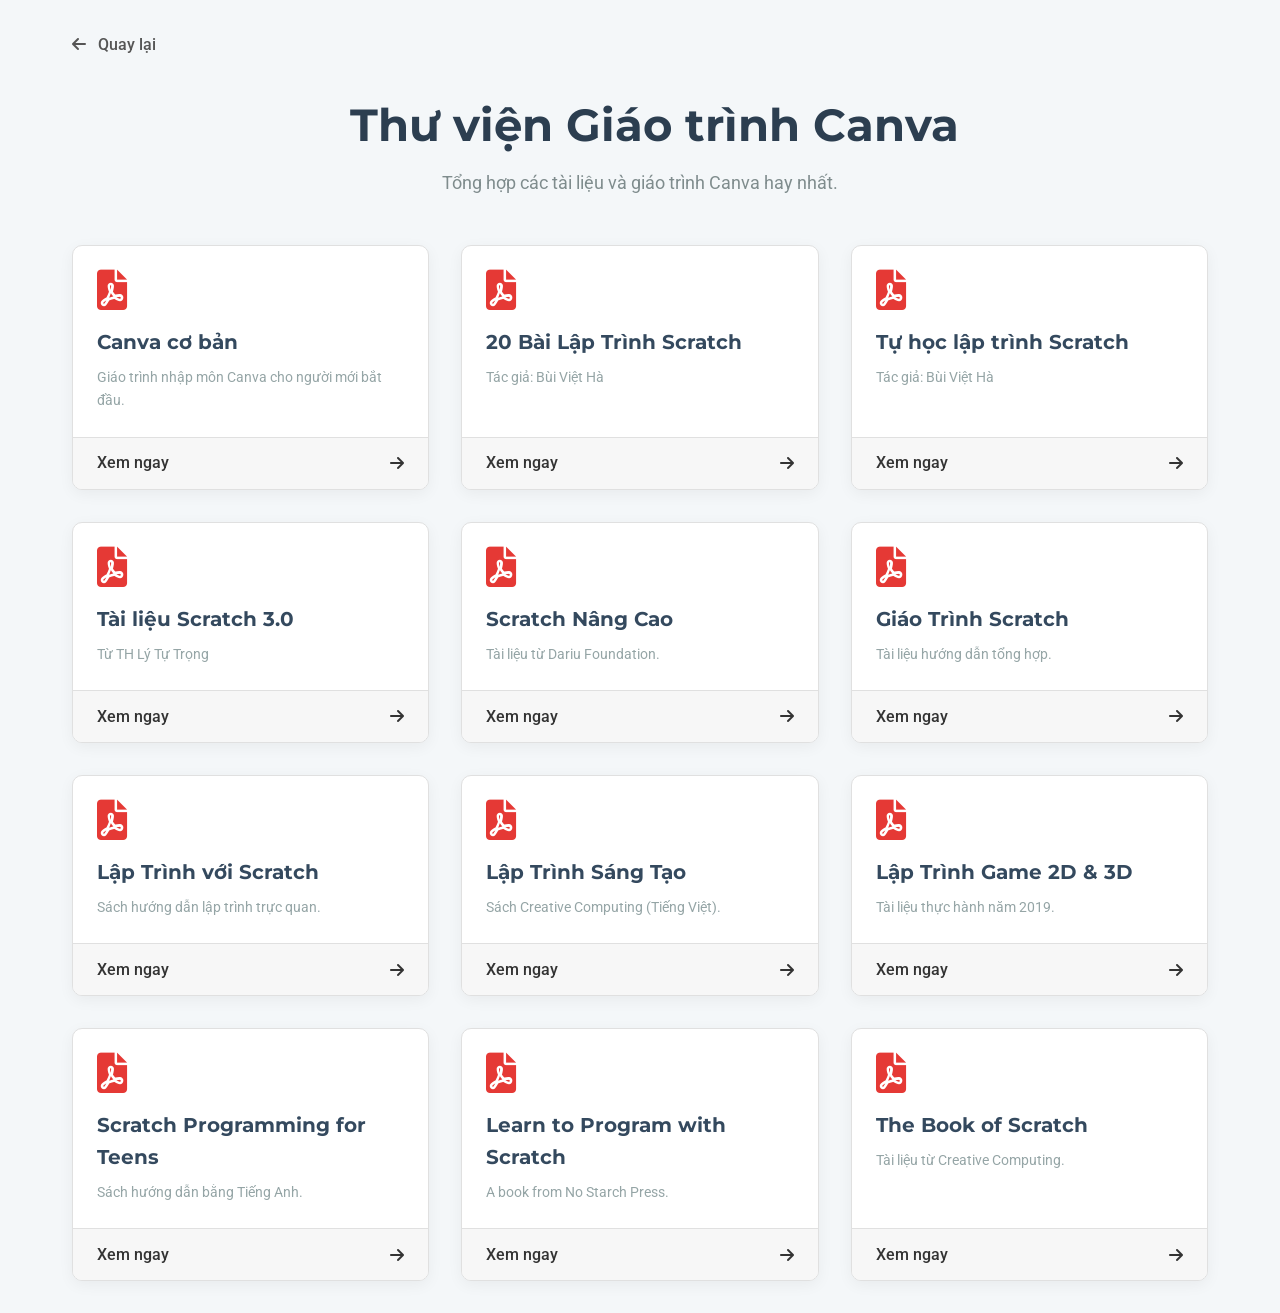
==== canva/index.html @ 740cdb94 "update o day" ====
<!DOCTYPE html>
<html lang="vi">
<head>
    <meta charset="UTF-8">
    <meta name="viewport" content="width=device-width, initial-scale=1.0">
    <title>Học Canva</title>
    
    <link rel="icon" href="../favicon.png" type="image/png">
    
    <link rel="stylesheet" href="style.css">
    
    <link rel="preconnect" href="https://fonts.googleapis.com">
    <link rel="preconnect" href="https://fonts.gstatic.com" crossorigin>
    <link href="https://fonts.googleapis.com/css2?family=Montserrat:wght@700&family=Roboto:wght@400;500&display=swap" rel="stylesheet">
    
    <link rel="stylesheet" href="https://cdnjs.cloudflare.com/ajax/libs/font-awesome/6.0.0/css/all.min.css">
</head>
<body>

    <div class="container">
        <a href="javascript:history.back()" class="back-button">
            <i class="fas fa-arrow-left"></i> Quay lại
        </a>

        <header class="main-header">
            <h1><i class="fa-solid fa-book-bookmark"></i> Thư viện Giáo trình Canva</h1>
            <p>Tổng hợp các tài liệu và giáo trình Canva hay nhất.</p>
        </header>

        <div class="document-grid">

            <a href="https://drive.google.com/file/d/1a29w4NAlh2I7jXOkT0Yxuk0H18OzvoZ0/view" target="_blank" class="doc-card">
                <div class="doc-card-content">
                    <i class="fas fa-file-pdf pdf-icon"></i>
                    <h2 class="doc-title">Canva cơ bản</h2>
                    <p class="doc-subtitle">Giáo trình nhập môn Canva cho người mới bắt đầu.</p>
                </div>
                <div class="doc-card-footer"><span>Xem ngay</span><i class="fas fa-arrow-right"></i></div>
            </a>

            <a href="pdfs/20 bai lap trinh Scratch - Bùi Việt Hà.pdf" target="_blank" class="doc-card">
                <div class="doc-card-content">
                    <i class="fas fa-file-pdf pdf-icon"></i>
                    <h2 class="doc-title">20 Bài Lập Trình Scratch</h2>
                    <p class="doc-subtitle">Tác giả: Bùi Việt Hà</p>
                </div>
                <div class="doc-card-footer"><span>Xem ngay</span><i class="fas fa-arrow-right"></i></div>
            </a>

            <a href="pdfs/tu hoc lap trinh Scratch - Bui Viet  Ha.pdf" target="_blank" class="doc-card">
                <div class="doc-card-content">
                    <i class="fas fa-file-pdf pdf-icon"></i>
                    <h2 class="doc-title">Tự học lập trình Scratch</h2>
                    <p class="doc-subtitle">Tác giả: Bùi Việt Hà</p>
                </div>
                <div class="doc-card-footer"><span>Xem ngay</span><i class="fas fa-arrow-right"></i></div>
            </a>

            <a href="pdfs/thlytutrong_592233_tai_lieu_scratch_30_31102.pdf" target="_blank" class="doc-card">
                <div class="doc-card-content">
                    <i class="fas fa-file-pdf pdf-icon"></i>
                    <h2 class="doc-title">Tài liệu Scratch 3.0</h2>
                    <p class="doc-subtitle">Từ TH Lý Tự Trọng</p>
                </div>
                <div class="doc-card-footer"><span>Xem ngay</span><i class="fas fa-arrow-right"></i></div>
            </a>

            <a href="pdfs/scratch-nang-cao- Dariu Foundation.pdf" target="_blank" class="doc-card">
                <div class="doc-card-content">
                    <i class="fas fa-file-pdf pdf-icon"></i>
                    <h2 class="doc-title">Scratch Nâng Cao</h2>
                    <p class="doc-subtitle">Tài liệu từ Dariu Foundation.</p>
                </div>
                <div class="doc-card-footer"><span>Xem ngay</span><i class="fas fa-arrow-right"></i></div>
            </a>

            <a href="pdfs/Giao-Trinh-Scratch.pdf" target="_blank" class="doc-card">
                <div class="doc-card-content">
                    <i class="fas fa-file-pdf pdf-icon"></i>
                    <h2 class="doc-title">Giáo Trình Scratch</h2>
                    <p class="doc-subtitle">Tài liệu hướng dẫn tổng hợp.</p>
                </div>
                <div class="doc-card-footer"><span>Xem ngay</span><i class="fas fa-arrow-right"></i></div>
            </a>

            <a href="pdfs/Lập tình với Scratch.pdf" target="_blank" class="doc-card">
                <div class="doc-card-content">
                    <i class="fas fa-file-pdf pdf-icon"></i>
                    <h2 class="doc-title">Lập Trình với Scratch</h2>
                    <p class="doc-subtitle">Sách hướng dẫn lập trình trực quan.</p>
                </div>
                <div class="doc-card-footer"><span>Xem ngay</span><i class="fas fa-arrow-right"></i></div>
            </a>

            <a href="pdfs/Creative Computing Textbook - vn.pdf" target="_blank" class="doc-card">
                <div class="doc-card-content">
                    <i class="fas fa-file-pdf pdf-icon"></i>
                    <h2 class="doc-title">Lập Trình Sáng Tạo</h2>
                    <p class="doc-subtitle">Sách Creative Computing (Tiếng Việt).</p>
                </div>
                <div class="doc-card-footer"><span>Xem ngay</span><i class="fas fa-arrow-right"></i></div>
            </a>
            
            <a href="pdfs/Lap-trinh-2D-3D_2019.pdf" target="_blank" class="doc-card">
                <div class="doc-card-content">
                    <i class="fas fa-file-pdf pdf-icon"></i>
                    <h2 class="doc-title">Lập Trình Game 2D & 3D</h2>
                    <p class="doc-subtitle">Tài liệu thực hành năm 2019.</p>
                </div>
                <div class="doc-card-footer"><span>Xem ngay</span><i class="fas fa-arrow-right"></i></div>
            </a>

            <a href="pdfs/Scratch Programming for Teens.pdf" target="_blank" class="doc-card">
                <div class="doc-card-content">
                    <i class="fas fa-file-pdf pdf-icon"></i>
                    <h2 class="doc-title">Scratch Programming for Teens</h2>
                    <p class="doc-subtitle">Sách hướng dẫn bằng Tiếng Anh.</p>
                </div>
                <div class="doc-card-footer"><span>Xem ngay</span><i class="fas fa-arrow-right"></i></div>
            </a>

            <a href="pdfs/learn_to_program_with_scratch.pdf" target="_blank" class="doc-card">
                <div class="doc-card-content">
                    <i class="fas fa-file-pdf pdf-icon"></i>
                    <h2 class="doc-title">Learn to Program with Scratch</h2>
                    <p class="doc-subtitle">A book from No Starch Press.</p>
                </div>
                <div class="doc-card-footer"><span>Xem ngay</span><i class="fas fa-arrow-right"></i></div>
            </a>
            
            <a href="pdfs/CC_Book_of_Scratch_v1.pdf" target="_blank" class="doc-card">
                <div class="doc-card-content">
                    <i class="fas fa-file-pdf pdf-icon"></i>
                    <h2 class="doc-title">The Book of Scratch</h2>
                    <p class="doc-subtitle">Tài liệu từ Creative Computing.</p>
                </div>
                <div class="doc-card-footer"><span>Xem ngay</span><i class="fas fa-arrow-right"></i></div>
            </a>

        </div>
    </div>

</body>
</html>
---- canva/style.css ----
/* --- Cài đặt chung --- */
* {
    margin: 0;
    padding: 0;
    box-sizing: border-box;
}

body {
    font-family: 'Roboto', sans-serif;
    background-color: #f4f7f9;
    color: #444;
    line-height: 1.6;
}

.container {
    max-width: 1200px;
    margin: 0 auto;
    padding: 2rem;
}

/* --- Nút quay lại & Tiêu đề --- */
.back-button {
    display: inline-block;
    margin-bottom: 2rem;
    color: #555;
    text-decoration: none;
    font-weight: 500;
    transition: color 0.3s ease;
}

.back-button:hover {
    color: #F9A825;
}

.back-button i {
    margin-right: 0.5rem;
}

.main-header {
    text-align: center;
    margin-bottom: 3rem;
}

.main-header h1 {
    font-family: 'Montserrat', sans-serif;
    font-size: 2.8rem;
    color: #2c3e50;
    margin-bottom: 0.5rem;
}

.main-header h1 i {
    color: #F9A825; /* Scratch Orange Color */
    margin-right: 1rem;
}

.main-header p {
    font-size: 1.1rem;
    color: #7f8c8d;
}

/* --- Lưới tài liệu --- */
.document-grid {
    display: grid;
    grid-template-columns: repeat(auto-fit, minmax(280px, 1fr));
    gap: 2rem;
}

/* --- Thẻ tài liệu --- */
.doc-card {
    background-color: #ffffff;
    border-radius: 10px;
    box-shadow: 0 4px 15px rgba(0, 0, 0, 0.05);
    text-decoration: none;
    color: inherit;
    display: flex;
    flex-direction: column;
    overflow: hidden;
    transition: transform 0.3s ease, box-shadow 0.3s ease;
    border: 1px solid #e0e0e0;
}

.doc-card:hover {
    transform: translateY(-8px);
    box-shadow: 0 10px 25px rgba(0, 0, 0, 0.1);
}

.doc-card-content {
    padding: 1.5rem;
    flex-grow: 1; /* Đẩy footer xuống dưới */
}

.pdf-icon {
    font-size: 2.5rem;
    color: #E53935; /* PDF Red Color */
    margin-bottom: 1rem;
}

.doc-title {
    font-family: 'Montserrat', sans-serif;
    font-size: 1.25rem;
    color: #34495e;
    margin-bottom: 0.5rem;
}

.doc-subtitle {
    font-size: 0.9rem;
    color: #95a5a6;
}

.doc-card-footer {
    background-color: #f7f7f7;
    border-top: 1px solid #e0e0e0;
    color: #333;
    font-weight: 500;
    padding: 0.8rem 1.5rem;
    display: flex;
    justify-content: space-between;
    align-items: center;
    transition: all 0.3s ease;
}

.doc-card:hover .doc-card-footer {
    background-color: #F9A825;
    color: white;
    border-color: #F9A825;
}

/* --- Responsive cho màn hình nhỏ --- */
@media (max-width: 768px) {
    .main-header h1 {
        font-size: 2.2rem;
    }
}

@media (max-width: 480px) {
    .container {
        padding: 1rem;
    }
    .main-header h1 {
        font-size: 1.8rem;
    }
    .main-header p {
        font-size: 1rem;
    }
}
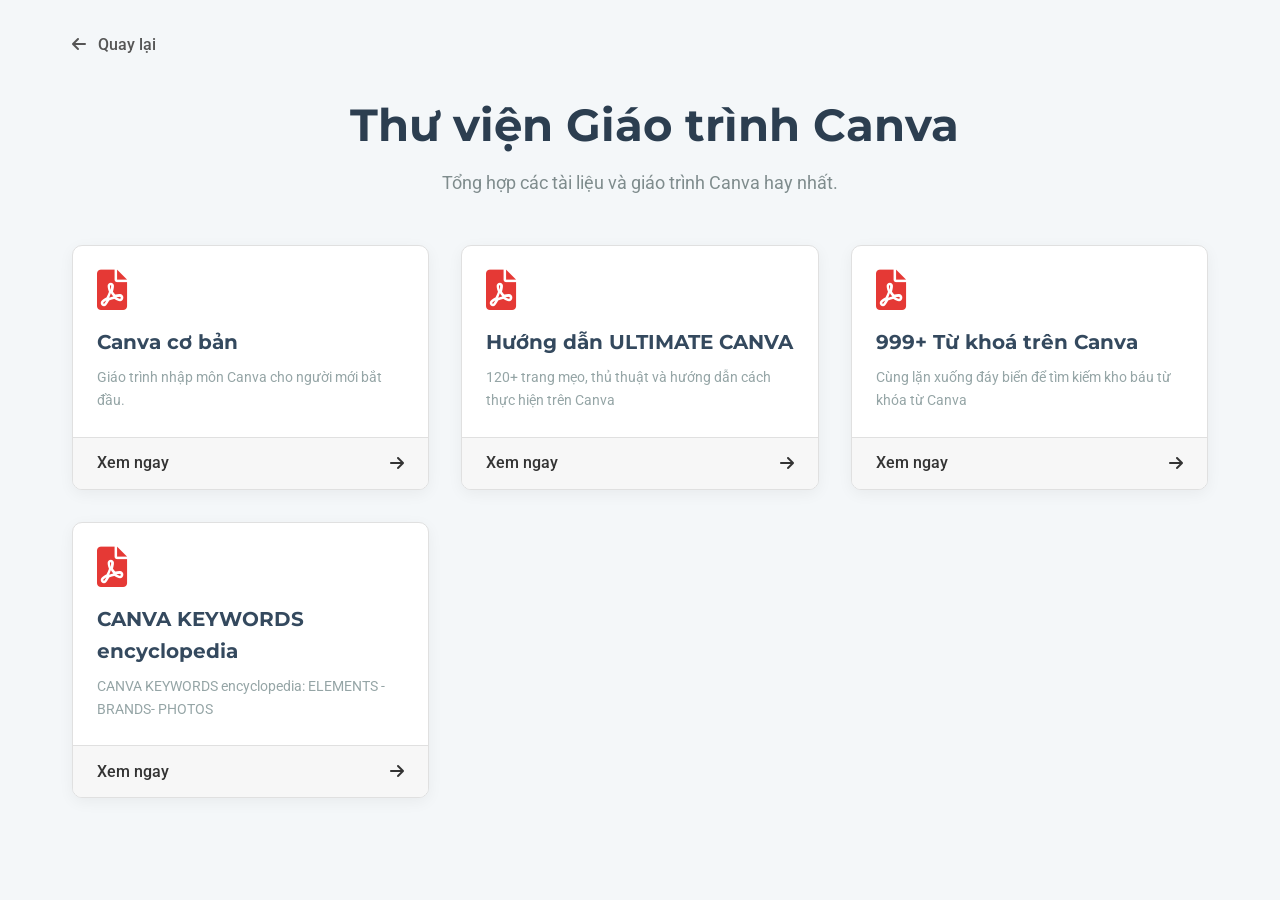
==== commit 5caa79d2: "update canva" ====
--- a/canva/index.html
+++ b/canva/index.html
@@ -38,104 +38,34 @@
                 <div class="doc-card-footer"><span>Xem ngay</span><i class="fas fa-arrow-right"></i></div>
             </a>
 
-            <a href="pdfs/20 bai lap trinh Scratch - Bùi Việt Hà.pdf" target="_blank" class="doc-card">
+            <a href="https://drive.google.com/file/d/1qzi31r68h0k4HT3-P_t0JtwDwQZIIcq9/view" target="_blank" class="doc-card">
                 <div class="doc-card-content">
                     <i class="fas fa-file-pdf pdf-icon"></i>
-                    <h2 class="doc-title">20 Bài Lập Trình Scratch</h2>
-                    <p class="doc-subtitle">Tác giả: Bùi Việt Hà</p>
+                    <h2 class="doc-title">Hướng dẫn ULTIMATE CANVA</h2>
+                    <p class="doc-subtitle">120+ trang mẹo, thủ thuật và hướng dẫn cách thực hiện trên Canva</p>
                 </div>
                 <div class="doc-card-footer"><span>Xem ngay</span><i class="fas fa-arrow-right"></i></div>
             </a>
 
-            <a href="pdfs/tu hoc lap trinh Scratch - Bui Viet  Ha.pdf" target="_blank" class="doc-card">
+            <a href="https://drive.google.com/file/d/1SJjRl8iFGbVJUR4XQe2xlVYliMGupqC1/view" target="_blank" class="doc-card">
                 <div class="doc-card-content">
                     <i class="fas fa-file-pdf pdf-icon"></i>
-                    <h2 class="doc-title">Tự học lập trình Scratch</h2>
-                    <p class="doc-subtitle">Tác giả: Bùi Việt Hà</p>
+                    <h2 class="doc-title">999+ Từ khoá trên Canva</h2>
+                    <p class="doc-subtitle">Cùng lặn xuống đáy biển để tìm kiếm kho báu từ khóa từ Canva</p>
                 </div>
                 <div class="doc-card-footer"><span>Xem ngay</span><i class="fas fa-arrow-right"></i></div>
             </a>
 
-            <a href="pdfs/thlytutrong_592233_tai_lieu_scratch_30_31102.pdf" target="_blank" class="doc-card">
+            <a href="https://drive.google.com/file/d/1a29w4NAlh2I7jXOkT0Yxuk0H18OzvoZ0/view" target="_blank" class="doc-card">
                 <div class="doc-card-content">
                     <i class="fas fa-file-pdf pdf-icon"></i>
-                    <h2 class="doc-title">Tài liệu Scratch 3.0</h2>
-                    <p class="doc-subtitle">Từ TH Lý Tự Trọng</p>
+                    <h2 class="doc-title">CANVA KEYWORDS encyclopedia</h2>
+                    <p class="doc-subtitle">CANVA KEYWORDS encyclopedia: ELEMENTS - BRANDS- PHOTOS</p>
                 </div>
                 <div class="doc-card-footer"><span>Xem ngay</span><i class="fas fa-arrow-right"></i></div>
             </a>
 
-            <a href="pdfs/scratch-nang-cao- Dariu Foundation.pdf" target="_blank" class="doc-card">
-                <div class="doc-card-content">
-                    <i class="fas fa-file-pdf pdf-icon"></i>
-                    <h2 class="doc-title">Scratch Nâng Cao</h2>
-                    <p class="doc-subtitle">Tài liệu từ Dariu Foundation.</p>
-                </div>
-                <div class="doc-card-footer"><span>Xem ngay</span><i class="fas fa-arrow-right"></i></div>
-            </a>
-
-            <a href="pdfs/Giao-Trinh-Scratch.pdf" target="_blank" class="doc-card">
-                <div class="doc-card-content">
-                    <i class="fas fa-file-pdf pdf-icon"></i>
-                    <h2 class="doc-title">Giáo Trình Scratch</h2>
-                    <p class="doc-subtitle">Tài liệu hướng dẫn tổng hợp.</p>
-                </div>
-                <div class="doc-card-footer"><span>Xem ngay</span><i class="fas fa-arrow-right"></i></div>
-            </a>
-
-            <a href="pdfs/Lập tình với Scratch.pdf" target="_blank" class="doc-card">
-                <div class="doc-card-content">
-                    <i class="fas fa-file-pdf pdf-icon"></i>
-                    <h2 class="doc-title">Lập Trình với Scratch</h2>
-                    <p class="doc-subtitle">Sách hướng dẫn lập trình trực quan.</p>
-                </div>
-                <div class="doc-card-footer"><span>Xem ngay</span><i class="fas fa-arrow-right"></i></div>
-            </a>
-
-            <a href="pdfs/Creative Computing Textbook - vn.pdf" target="_blank" class="doc-card">
-                <div class="doc-card-content">
-                    <i class="fas fa-file-pdf pdf-icon"></i>
-                    <h2 class="doc-title">Lập Trình Sáng Tạo</h2>
-                    <p class="doc-subtitle">Sách Creative Computing (Tiếng Việt).</p>
-                </div>
-                <div class="doc-card-footer"><span>Xem ngay</span><i class="fas fa-arrow-right"></i></div>
-            </a>
             
-            <a href="pdfs/Lap-trinh-2D-3D_2019.pdf" target="_blank" class="doc-card">
-                <div class="doc-card-content">
-                    <i class="fas fa-file-pdf pdf-icon"></i>
-                    <h2 class="doc-title">Lập Trình Game 2D & 3D</h2>
-                    <p class="doc-subtitle">Tài liệu thực hành năm 2019.</p>
-                </div>
-                <div class="doc-card-footer"><span>Xem ngay</span><i class="fas fa-arrow-right"></i></div>
-            </a>
-
-            <a href="pdfs/Scratch Programming for Teens.pdf" target="_blank" class="doc-card">
-                <div class="doc-card-content">
-                    <i class="fas fa-file-pdf pdf-icon"></i>
-                    <h2 class="doc-title">Scratch Programming for Teens</h2>
-                    <p class="doc-subtitle">Sách hướng dẫn bằng Tiếng Anh.</p>
-                </div>
-                <div class="doc-card-footer"><span>Xem ngay</span><i class="fas fa-arrow-right"></i></div>
-            </a>
-
-            <a href="pdfs/learn_to_program_with_scratch.pdf" target="_blank" class="doc-card">
-                <div class="doc-card-content">
-                    <i class="fas fa-file-pdf pdf-icon"></i>
-                    <h2 class="doc-title">Learn to Program with Scratch</h2>
-                    <p class="doc-subtitle">A book from No Starch Press.</p>
-                </div>
-                <div class="doc-card-footer"><span>Xem ngay</span><i class="fas fa-arrow-right"></i></div>
-            </a>
-            
-            <a href="pdfs/CC_Book_of_Scratch_v1.pdf" target="_blank" class="doc-card">
-                <div class="doc-card-content">
-                    <i class="fas fa-file-pdf pdf-icon"></i>
-                    <h2 class="doc-title">The Book of Scratch</h2>
-                    <p class="doc-subtitle">Tài liệu từ Creative Computing.</p>
-                </div>
-                <div class="doc-card-footer"><span>Xem ngay</span><i class="fas fa-arrow-right"></i></div>
-            </a>
 
         </div>
     </div>
